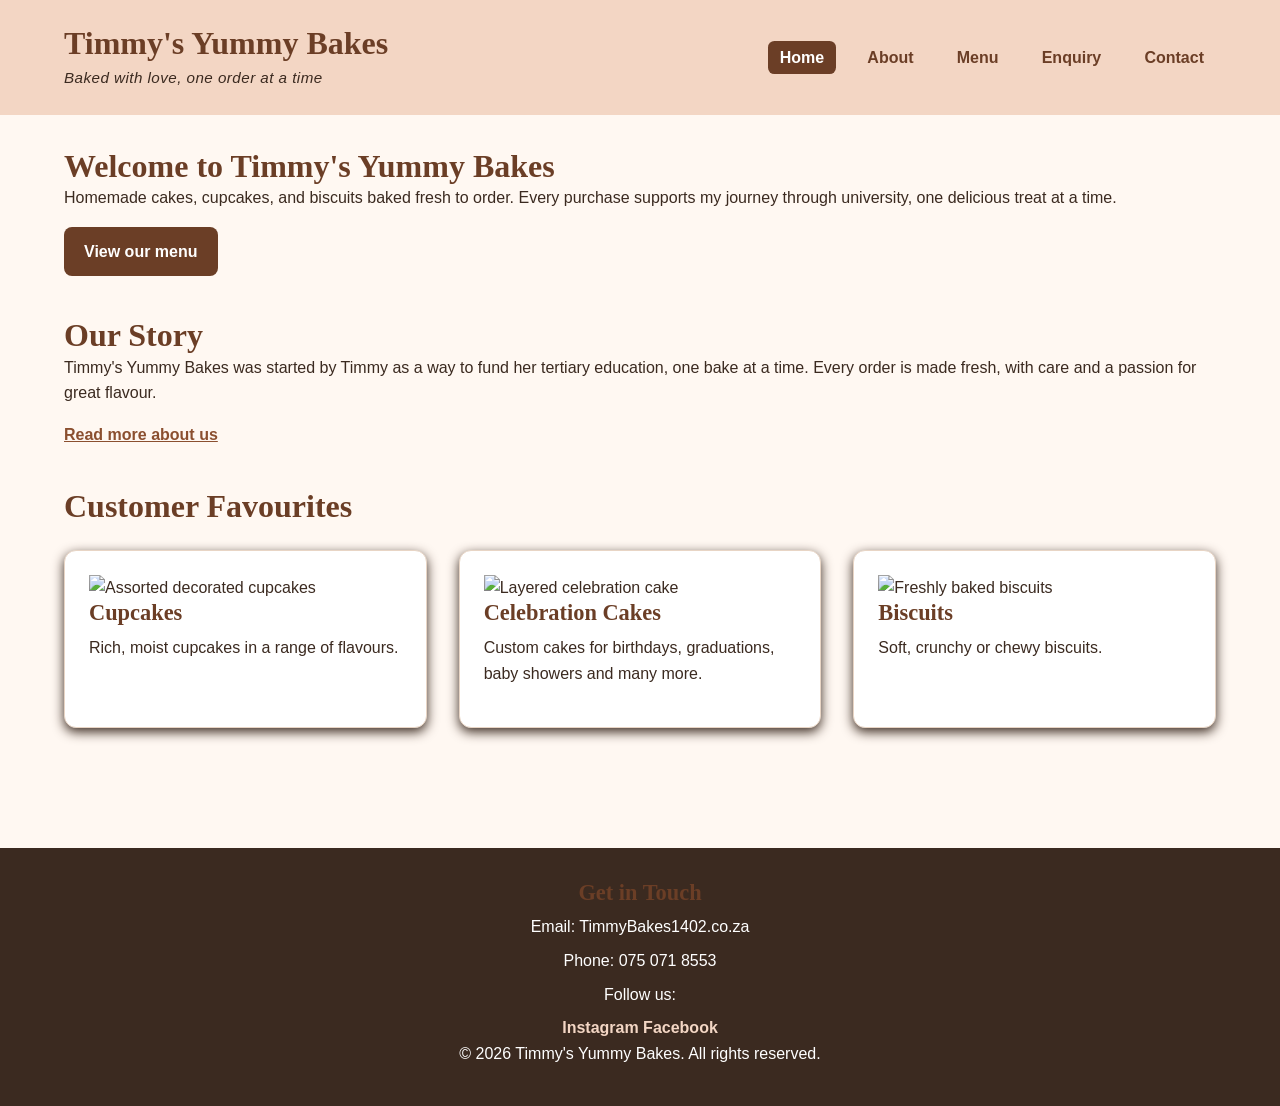
==== index.html @ 1e849693 "Part 2: CSS styling, typography, and responsive navigation" ====
<!DOCTYPE html>
<html lang="en">
<head>
    <meta charset="UTF-8">
    <meta name="viewport" content="width=device-width, initial-scale=1.0">
    <title>Timmy's Yummy Bakes | Home</title>
    <meta name="description" content="Timmy's Yummy Bakes - home made cakes, cupcakes, biscuits, baked with love from a home kitchen.">
    <link rel="stylesheet" href="css/style.css">
</head>
<body>

    <header>
        <div class="logo">
            <h1>Timmy's Yummy Bakes</h1>
            <p class="tagline">Baked with love, one order at a time</p>
        </div>
        <nav>
            <ul>
                <li><a href="index.html" class="active">Home</a></li>
                <li><a href="about.html">About</a></li>
                <li><a href="menu.html">Menu</a></li>
                <li><a href="enquiry.html">Enquiry</a></li>
                <li><a href="contact.html">Contact</a></li>
            </ul>
        </nav>
    </header>

    <main>
        <section id="hero">
            <h2>Welcome to Timmy's Yummy Bakes</h2>
            <p>Homemade cakes, cupcakes, and biscuits baked fresh to order. Every purchase supports my journey through university, one delicious treat at a time.</p>
            <a href="menu.html" class="btn">View our menu</a>
        </section>

        <section id="story-teaser">
            <h2>Our Story</h2>
            <p>Timmy's Yummy Bakes was started by Timmy as a way to fund her tertiary education, one bake at a time. Every order is made fresh, with care and a passion for great flavour.</p>
            <a href="about.html">Read more about us</a>
        </section>

        <section id="featured-products">
            <h2>Customer Favourites</h2>
            <div class="products-grid">
                <article class="product-card">
                    <img src="images/cupcakes.jpg" alt="Assorted decorated cupcakes">
                    <h3>Cupcakes</h3>
                    <p>Rich, moist cupcakes in a range of flavours.</p>
                </article>
                <article class="product-card">
                    <img src="images/cakes.jpg" alt="Layered celebration cake">
                    <h3>Celebration Cakes</h3>
                    <p>Custom cakes for birthdays, graduations, baby showers and many more.</p>
                </article>
                <article class="product-card">
                    <img src="images/biscuits.jpg" alt="Freshly baked biscuits">
                    <h3>Biscuits</h3>
                    <p>Soft, crunchy or chewy biscuits.</p>
                </article>
            </div>
        </section>
    </main>

    <footer>
        <div class="footer-contact">
            <h3>Get in Touch</h3>
            <p>Email: TimmyBakes1402.co.za</p>
            <p>Phone: 075 071 8553</p>
        </div>
        <div class="footer-social">
            <p>Follow us:</p>
            <a href="#">Instagram</a>
            <a href="#">Facebook</a>
        </div>
        <p class="copyright">&copy; 2026 Timmy's Yummy Bakes. All rights reserved.</p>
    </footer>

</body>
</html>
---- css/style.css ----
* {
    margin: 0;
    padding: 0;
    box-sizing: border-box;
}
body {
    font-family: Arial, sans-serif;
    color: #3b2a20;
    background-color: #fff8f2;
    line-height: 1.6;
    font-size: 1rem
}
h1,
h2,
h3 {
    font-family: Georgia, serif;
    color: #6b3e26;
    line-height: 1.2;
}

h1 {
    font-size: 2.5rem;
}

h2 {
    font-size: 2rem;
    margin-bottom: 1 rem;
}

h3 {
    font-size: 1.4rem;
    margin-bottom: 0.5rem;
}

p {
    margin-bottom: 1rem;
}

header {
    background-color: #f3d6c4;
    padding: 1.5rem 5%;
    display: flex;
    justify-content: 
space-between;
    align-items: center;
    gap: 2rem;
}

.logo {
    flex: 1;
}

.logo h1 {
    margin-bottom: 0.25rem;
    font-size: 2rem;
}

.tagline {
    margin-bottom: 0;
    font-style: italic;
    font-size: 0.95rem;
    letter-spacing: 0.03em;
}

nav ul {
    list-style: none;
    display: flex;
    gap: 1.2rem;
    flex-wrap: wrap;
    justify-content: flex-end;
}

nav ul li {
    list-style: none;
}

nav a {
    color: #6b3e26;
    text-decoration: none;
    font-weight: bold;
    padding: 0.5rem 0.75rem;
    border-radius: 0.4rem;
}

nav a.active {
    background-color: #6b3e26;
    color: #ffffff;
}

nav a:hover {
    background-color: #d99b72;
    color: #ffffff;
}

main {
    width: 90%;
    max-width: 1200px;
    margin: 0 auto;
    padding: 2rem 0;
}

section {
    margin-bottom: 2.5rem;
}

main a {
    color: #8b4f2f;
    font-weight: bold;
}

main a:hover {
    color: #d17a4a;
}

form {
    background-color: #ffffff;
    padding: 2rem;
    border-radius: 0.75rem;
    box-shadow: 0 4px 12px
rgba(59, 42, 32, 0.12);
    margin-top: 1.5rem;
}

form label {
    display: block;
    font-weight: bold;
    margin-bottom: 0.4rem;
}

form input,
form select,
form textarea {
    width: 100%;
    padding: 0.75rem;
    border: 1px solid #d8b8a4;
    border-radius: 0.4rem;
    font-family: inherit;
    font-size: 1rem;
    margin-bottom: 1rem;
}

form input:focus,
form select:focus,
form textarea:focus {
    outline: 2px solid #d99b72;
    border-color: #6b3e26;
}

.products-grid {
    display: grid;
    grid-template-columns:
repeat(3, 1fr);  
    gap: 2rem;
    margin-top: 1.5rem;
}

.product-card {
    background-color: #ffffff;
    padding: 1.5rem;
    border: 1px solid #e8d5c5;
    border-radius: 0.75rem;
    box-shadow: 0 4px 12px;
rgba(59, 42, 32, 0.12);   
}

.product-card:hover {
    transform: translateY(-5px);
    box-shadow: 0 8px 18px
rgba(59, 42, 32, 0.18);    
}

.btn {
    display: inline-block;
    background-color: #6b3e26;
    color: #ffffff;
    text-decoration: none;
    padding: 0.75rem 1.25rem;
    border: none;
    border-radius: 0.5rem;
    font-weight: bold;
    cursor: pointer;
    transition: 0.3s ease;
}

.btn:hover {
    background-color: #d99b72;
    color: #ffffff;
    transform: translateY(-2px);
}

footer {
    background-color: #3b2a20;
    color: #ffffff;
    text-align: center;
    padding: 2rem 5%;
    margin-top: 3rem;
}

footer p {
    margin-bottom: 0.5rem;
}

footer a {
    color: #f3d6c4;
    text-decoration: none;
    font-weight: bold;
}

footer a:hover {
    color: #ffffff;
    text-decoration: underline;
}

.menu-list {
    list-style: none;
    display: grid;
    grid-template-columns: 1fr;
    gap: 1rem;
    margin-top: 1rem;
}

.menu-list li {
    display: flex;
    justify-content: space-between;
    align-items: center;
    gap: 1rem;

    background-color: #ffffff;
    padding: 1rem 1.25rem;
    border: 1px solid #e8d5c5;
    border-radius: 0.75rem;
    box-shadow: 0 4px 12px rgba(59, 42, 32, 0.12);

    transition: 0.3s ease;
}

.menu-list li:hover {
    transform: translateY(-3px);
    box-shadow: 0 7px 16px rgba(59, 42, 32, 0.18);
}

.menu-list li span:last-child {
    color: #6b3e26;
    font-weight: bold;
    white-space: nowrap;
}

.menu-list {
    display: grid;
    grid-template-columns:
repeat(2, 1fr);
    gap: 1.5rem;
    margin-top: 1.5rem;    
}

.menu-item {
    background-color: #ffffff;
    padding: 1.5rem;
    border: 1px solid #e8d5c5;
    border-radius: 0.75rem;
    box-shadow: 0 4px 12px
rgba(59, 42, 32, 0.12);   
}

.menu-item h3 {
    color: #6b3e26;
    margin-bottom: 0.5rem;
}

.price {
    color: #8b4f2f;
    font-weight: bold;
    font-size: 1.1rem;
}

.menu-item:hover {
    transform: translateY(-4px);
    box-shadow: 0 8px 18px
rgba(59, 42, 32, 0.18);    
}

/* Tablet */
@media (max-width: 900px) {

    header {
        flex-direction: column;
        text-align: center;
    }
    nav ul {
        justify-content: center;
    }
.products-grid {
    grid-template-columns:
repeat(2, 1fr);    
   }

   .menu-list {
    grid-template-columns:
1fr;    
   }
}

/* Mobile */
@media (max-width: 600px) {

    body {
        font-size: 0.95rem;
    }
    
    header {
        padding: 1.25rem 5%
    }
    .logo h1 {
        font-size: 1.8rem;
    }
    nav ul {
        flex-direction: column;
        align-items: center;
        gap: 0.5rem;
    }
    nav a {
        display: block;
        width: 100%;
        text-align: center;
    }
    main {
        width: 90%;
    }
    h1 {
        font-size: 2rem;
    }
    h2 {
        font-size: 1.6rem;
    }
    
    .products-grid {
        grid-template-columns:
1fr;       
    }
    
    .menu-list {
        grid-template-columns: 
1fr        
    }
    form {
        padding: 1.25rem;
    }
}

img {
    max-width: 100%;
    height: auto;
}

img {
    max-width: 100%;
    height: auto;
}

@media (max-width: 900px) {

    header {
        flex-direction: column;
        text-align: center;
    }
    nav ul {
        justify-content: center;
    }
    .products-grid {
        grid-template-columns:
repeat(2, 1fr);       
    }

    .menu-list {
        grid-template-columns:
1fr;        
    }
}

@media (max-width: 600px) {

    body {
        font-size: 0.95rem;
    }

    header {
        padding: 1.25rem 5%;
    }

   .logo h1 {
    font-size: 1.8rem;
   }

   nav ul {
    flex-direction: column;
    align-items: center;
    gap: 0.5rem;
   }

   nav a {
    display: block;
    width: 100%;
    text-align: center;
   }

   main {
    width: 90%;
   }
   
   h1 {
    font-size: 2rem;
   }

   h2 {
    font-size: 1.6rem;
   }

   .products-grid {
    grid-template-columns:
1fr;    
   }

   form {
    padding: 1.25rem;
   }
}
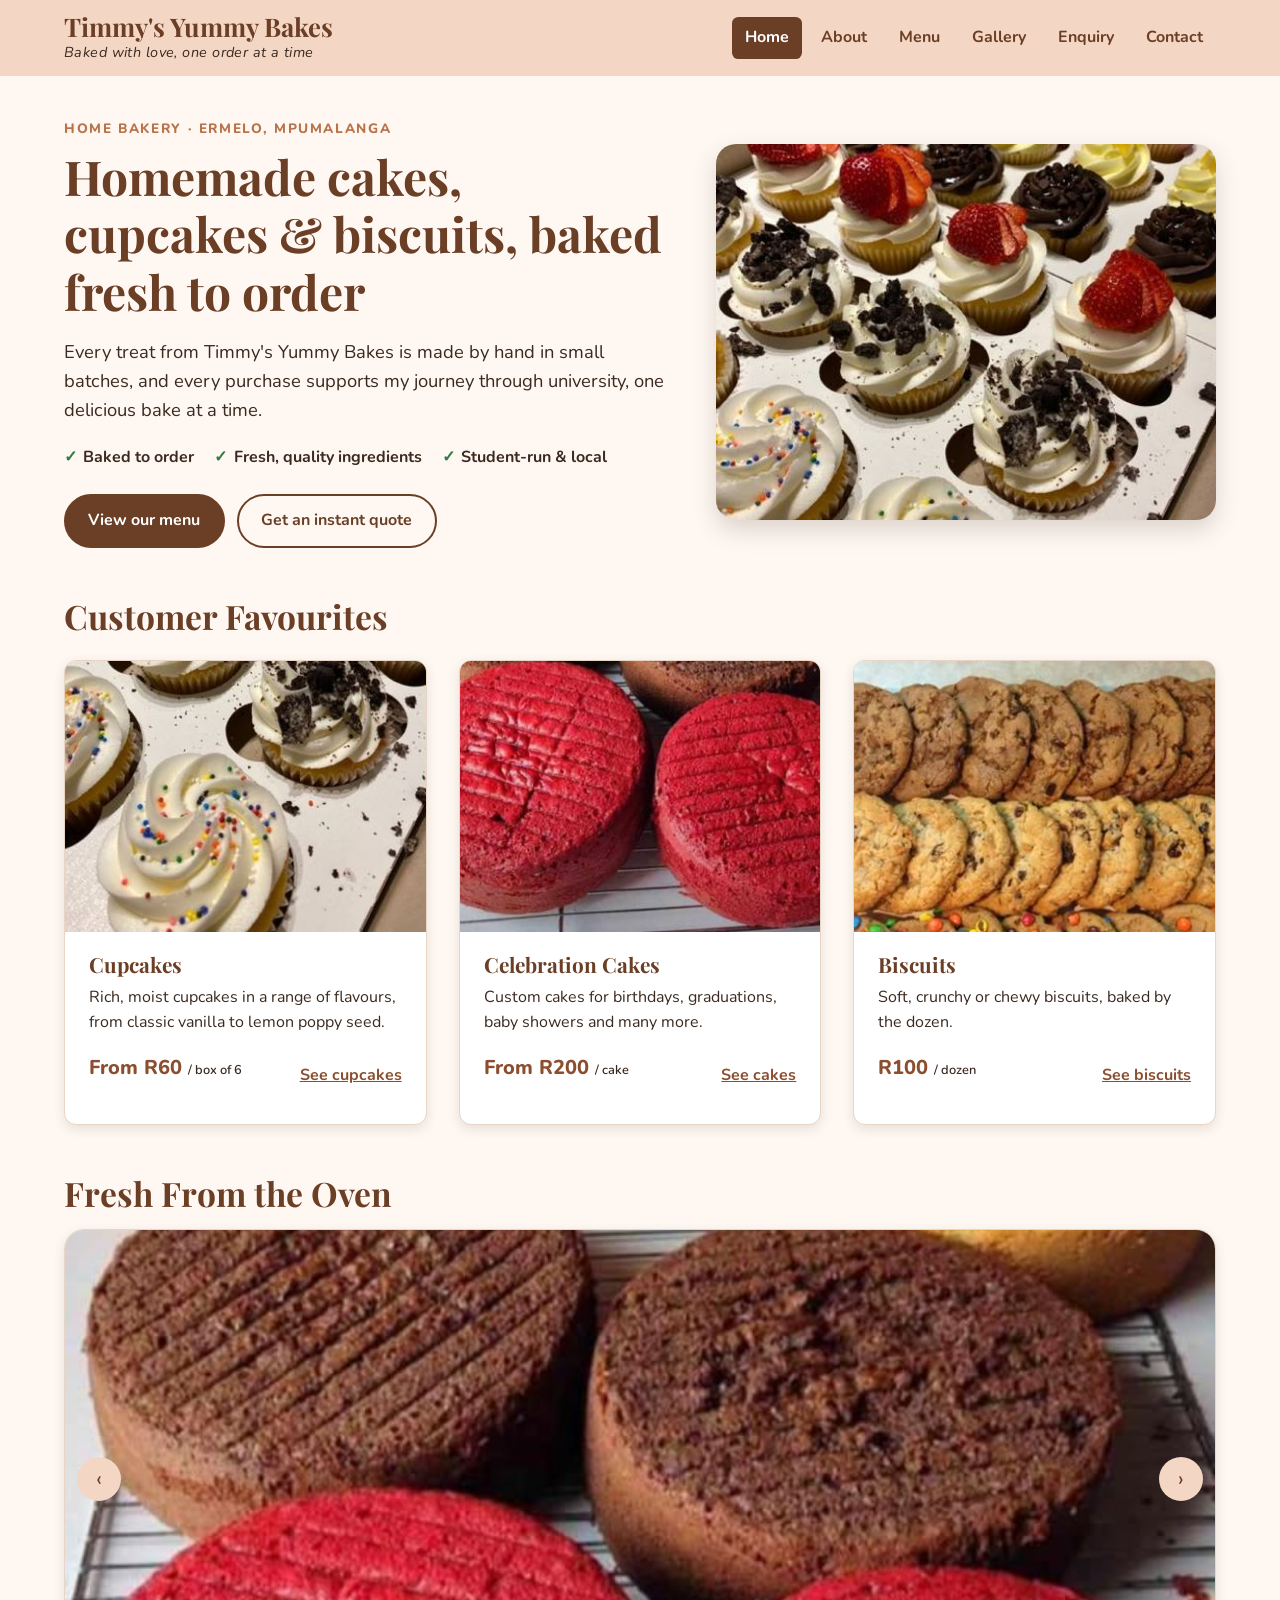
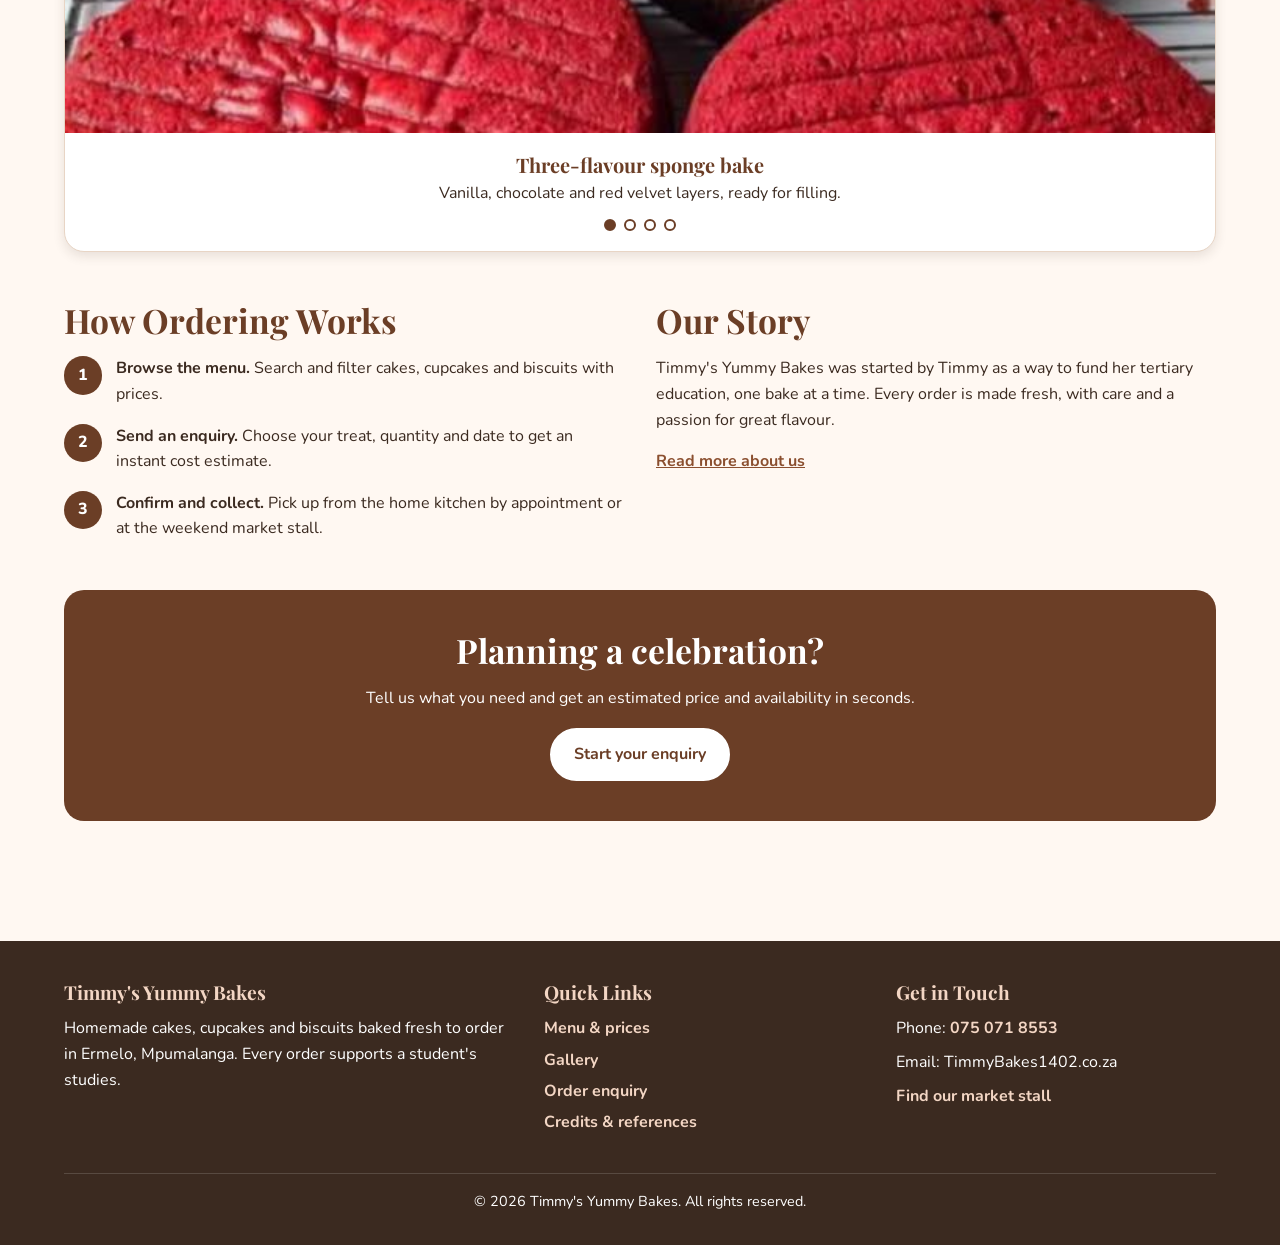
==== commit 81bd4d18: "Restructure home and about pages with semantic layout and shared interactions - Sticky header with a" ====
--- a/index.html
+++ b/index.html
@@ -1,78 +1,215 @@
 <!DOCTYPE html>
-<html lang="en">
+<html lang="en-ZA" class="no-js">
 <head>
     <meta charset="UTF-8">
     <meta name="viewport" content="width=device-width, initial-scale=1.0">
-    <title>Timmy's Yummy Bakes | Home</title>
-    <meta name="description" content="Timmy's Yummy Bakes - home made cakes, cupcakes, biscuits, baked with love from a home kitchen.">
+    <title>Timmy's Yummy Bakes | Homemade Cakes &amp; Cupcakes in Ermelo</title>
+    <meta name="description" content="Order homemade cakes, cupcakes and biscuits from Timmy's Yummy Bakes in Ermelo, Mpumalanga. Baked fresh to order with quality ingredients by a student baker.">
+    <meta name="keywords" content="Ermelo bakery, homemade cakes Ermelo, cupcakes Mpumalanga, celebration cakes, home bakery, Timmy's Yummy Bakes">
+    <meta name="author" content="Timmy's Yummy Bakes">
+    <link rel="canonical" href="https://zimile.github.io/WEDE5020/">
+
+    <!-- Open Graph (link previews on WhatsApp, Facebook, etc.) -->
+    <meta property="og:type" content="website">
+    <meta property="og:site_name" content="Timmy's Yummy Bakes">
+    <meta property="og:locale" content="en_ZA">
+    <meta property="og:title" content="Timmy's Yummy Bakes | Homemade Cakes &amp; Cupcakes in Ermelo">
+    <meta property="og:description" content="Homemade cakes, cupcakes and biscuits baked fresh to order in Ermelo. Every order supports a student baker's studies.">
+    <meta property="og:url" content="https://zimile.github.io/WEDE5020/">
+    <meta property="og:image" content="https://zimile.github.io/WEDE5020/images/assorted-gourmet-cupcakes-gift-box.jpg">
+    <meta property="og:image:alt" content="Gift box of assorted decorated cupcakes">
+    <meta name="twitter:card" content="summary_large_image">
+
+    <link rel="icon" href="images/favicon.svg" type="image/svg+xml">
+    <link rel="preconnect" href="https://fonts.googleapis.com">
+    <link rel="preconnect" href="https://fonts.gstatic.com" crossorigin>
+    <link rel="stylesheet" href="https://fonts.googleapis.com/css2?family=Nunito:wght@400;600;700;800&amp;family=Playfair+Display:wght@700&amp;display=swap">
     <link rel="stylesheet" href="css/style.css">
+    <script>document.documentElement.className = "js";</script>
+    <script src="js/main.js" defer></script>
 </head>
 <body>
-
-    <header>
-        <div class="logo">
-            <h1>Timmy's Yummy Bakes</h1>
-            <p class="tagline">Baked with love, one order at a time</p>
+    <a class="skip-link" href="#main">Skip to main content</a>
+
+    <!-- ===== HEADER ===== -->
+    <header class="site-header">
+        <div class="header-inner">
+            <a class="logo" href="index.html" aria-label="Timmy's Yummy Bakes home page">
+                <span class="logo-name">Timmy's Yummy Bakes</span>
+                <span class="tagline">Baked with love, one order at a time</span>
+            </a>
+            <button class="nav-toggle" type="button" aria-expanded="false" aria-controls="site-nav" aria-label="Open menu">
+                <span class="nav-toggle-bar"></span>
+            </button>
+            <nav id="site-nav" class="site-nav" aria-label="Main">
+                <ul>
+                    <li><a href="index.html" class="active" aria-current="page">Home</a></li>
+                    <li><a href="about.html">About</a></li>
+                    <li><a href="menu.html">Menu</a></li>
+                    <li><a href="gallery.html">Gallery</a></li>
+                    <li><a href="enquiry.html">Enquiry</a></li>
+                    <li><a href="contact.html">Contact</a></li>
+                </ul>
+            </nav>
         </div>
-        <nav>
-            <ul>
-                <li><a href="index.html" class="active">Home</a></li>
-                <li><a href="about.html">About</a></li>
-                <li><a href="menu.html">Menu</a></li>
-                <li><a href="enquiry.html">Enquiry</a></li>
-                <li><a href="contact.html">Contact</a></li>
-            </ul>
-        </nav>
     </header>
 
-    <main>
-        <section id="hero">
-            <h2>Welcome to Timmy's Yummy Bakes</h2>
-            <p>Homemade cakes, cupcakes, and biscuits baked fresh to order. Every purchase supports my journey through university, one delicious treat at a time.</p>
-            <a href="menu.html" class="btn">View our menu</a>
-        </section>
-
-        <section id="story-teaser">
-            <h2>Our Story</h2>
-            <p>Timmy's Yummy Bakes was started by Timmy as a way to fund her tertiary education, one bake at a time. Every order is made fresh, with care and a passion for great flavour.</p>
-            <a href="about.html">Read more about us</a>
-        </section>
-
-        <section id="featured-products">
-            <h2>Customer Favourites</h2>
+    <!-- ===== MAIN CONTENT ===== -->
+    <main id="main">
+
+        <section class="hero" aria-labelledby="hero-title">
+            <div>
+                <span class="eyebrow">Home bakery &middot; Ermelo, Mpumalanga</span>
+                <h1 id="hero-title">Homemade cakes, cupcakes &amp; biscuits, baked fresh to order</h1>
+                <p class="lead">Every treat from Timmy's Yummy Bakes is made by hand in small batches, and every purchase supports my journey through university, one delicious bake at a time.</p>
+                <ul class="hero-points">
+                    <li>Baked to order</li>
+                    <li>Fresh, quality ingredients</li>
+                    <li>Student-run &amp; local</li>
+                </ul>
+                <div class="btn-group">
+                    <a href="menu.html" class="btn">View our menu</a>
+                    <a href="enquiry.html" class="btn btn-outline">Get an instant quote</a>
+                </div>
+            </div>
+            <div class="hero-image">
+                <img src="images/assorted-gourmet-cupcakes-gift-box-480.jpg"
+                     srcset="images/assorted-gourmet-cupcakes-gift-box-480.jpg 480w, images/assorted-gourmet-cupcakes-gift-box.jpg 736w"
+                     sizes="(max-width: 900px) 90vw, 480px"
+                     alt="Gift box of assorted cupcakes topped with strawberries, chocolate ganache, lemon and cookies-and-cream buttercream"
+                     width="480" height="640" fetchpriority="high">
+            </div>
+        </section>
+
+        <section id="featured-products" class="reveal" aria-labelledby="favourites-title">
+            <h2 id="favourites-title">Customer Favourites</h2>
             <div class="products-grid">
                 <article class="product-card">
-                    <img src="images/cupcakes.jpg" alt="Assorted decorated cupcakes">
-                    <h3>Cupcakes</h3>
-                    <p>Rich, moist cupcakes in a range of flavours.</p>
+                    <img src="images/rainbow-sprinkle-vanilla-cupcakes-480.jpg"
+                         srcset="images/rainbow-sprinkle-vanilla-cupcakes-480.jpg 480w, images/rainbow-sprinkle-vanilla-cupcakes.jpg 736w"
+                         sizes="(max-width: 600px) 90vw, (max-width: 900px) 45vw, 380px"
+                         alt="Vanilla cupcakes with swirled buttercream and rainbow sprinkles"
+                         width="480" height="275" loading="lazy" decoding="async">
+                    <div class="product-card-body">
+                        <h3>Cupcakes</h3>
+                        <p>Rich, moist cupcakes in a range of flavours, from classic vanilla to lemon poppy seed.</p>
+                        <div class="card-meta">
+                            <p class="price">From R60 <small>/ box of 6</small></p>
+                            <a href="menu.html?category=cupcakes">See cupcakes</a>
+                        </div>
+                    </div>
                 </article>
                 <article class="product-card">
-                    <img src="images/cakes.jpg" alt="Layered celebration cake">
-                    <h3>Celebration Cakes</h3>
-                    <p>Custom cakes for birthdays, graduations, baby showers and many more.</p>
+                    <img src="images/red-velvet-sponge-cake-layers-480.jpg"
+                         srcset="images/red-velvet-sponge-cake-layers-480.jpg 480w, images/red-velvet-sponge-cake-layers.jpg 736w"
+                         sizes="(max-width: 600px) 90vw, (max-width: 900px) 45vw, 380px"
+                         alt="Red velvet sponge cake layers cooling on a wire rack"
+                         width="480" height="280" loading="lazy" decoding="async">
+                    <div class="product-card-body">
+                        <h3>Celebration Cakes</h3>
+                        <p>Custom cakes for birthdays, graduations, baby showers and many more.</p>
+                        <div class="card-meta">
+                            <p class="price">From R200 <small>/ cake</small></p>
+                            <a href="menu.html?category=cakes">See cakes</a>
+                        </div>
+                    </div>
                 </article>
                 <article class="product-card">
-                    <img src="images/biscuits.jpg" alt="Freshly baked biscuits">
-                    <h3>Biscuits</h3>
-                    <p>Soft, crunchy or chewy biscuits.</p>
+                    <img src="images/chocolate-chip-and-oat-cookies-480.jpg"
+                         srcset="images/chocolate-chip-and-oat-cookies-480.jpg 480w, images/chocolate-chip-and-oat-cookies.jpg 490w"
+                         sizes="(max-width: 600px) 90vw, (max-width: 900px) 45vw, 380px"
+                         alt="Rows of freshly baked chocolate chip and oat cookies"
+                         width="480" height="264" loading="lazy" decoding="async">
+                    <div class="product-card-body">
+                        <h3>Biscuits</h3>
+                        <p>Soft, crunchy or chewy biscuits, baked by the dozen.</p>
+                        <div class="card-meta">
+                            <p class="price">R100 <small>/ dozen</small></p>
+                            <a href="menu.html?category=biscuits">See biscuits</a>
+                        </div>
+                    </div>
                 </article>
             </div>
         </section>
+
+        <section class="reveal" aria-labelledby="slider-title">
+            <h2 id="slider-title">Fresh From the Oven</h2>
+            <div class="slider" data-slider aria-roledescription="carousel" aria-label="Featured bakes">
+                <div class="slides">
+                    <figure class="slide is-active" aria-roledescription="slide" aria-label="1 of 4">
+                        <img src="images/vanilla-chocolate-red-velvet-sponge-cakes.jpg" alt="Vanilla, chocolate and red velvet sponge cakes cooling side by side on a wire rack" width="736" height="891" loading="lazy" decoding="async">
+                        <figcaption><strong>Three-flavour sponge bake</strong> Vanilla, chocolate and red velvet layers, ready for filling.</figcaption>
+                    </figure>
+                    <figure class="slide" aria-roledescription="slide" aria-label="2 of 4">
+                        <img src="images/strawberry-vanilla-cupcakes.jpg" alt="Vanilla cupcakes crowned with fresh strawberries next to chocolate ganache cupcakes" width="736" height="380" loading="lazy" decoding="async">
+                        <figcaption><strong>Strawberry &amp; ganache cupcakes</strong> Fresh fruit and silky chocolate in one box.</figcaption>
+                    </figure>
+                    <figure class="slide" aria-roledescription="slide" aria-label="3 of 4">
+                        <img src="images/assorted-homemade-cookies-platter.jpg" alt="Platter of homemade cookies arranged in rows: chocolate chip, oat, candy-coated and double chocolate" width="736" height="552" loading="lazy" decoding="async">
+                        <figcaption><strong>Cookie platter</strong> A mixed dozen (or four) for parties and office treats.</figcaption>
+                    </figure>
+                    <figure class="slide" aria-roledescription="slide" aria-label="4 of 4">
+                        <img src="images/cookies-and-cream-cupcakes.jpg" alt="Cupcakes with vanilla buttercream topped with crushed chocolate cookies" width="640" height="440" loading="lazy" decoding="async">
+                        <figcaption><strong>Cookies &amp; cream cupcakes</strong> A crunchy, creamy favourite with kids and adults alike.</figcaption>
+                    </figure>
+                </div>
+                <button class="slider-btn prev" type="button" aria-label="Previous slide">&#8249;</button>
+                <button class="slider-btn next" type="button" aria-label="Next slide">&#8250;</button>
+                <div class="slider-dots"></div>
+            </div>
+        </section>
+
+        <section class="reveal" aria-labelledby="how-title">
+            <div class="two-col">
+                <div>
+                    <h2 id="how-title">How Ordering Works</h2>
+                    <ol class="steps">
+                        <li><strong>Browse the menu.</strong> Search and filter cakes, cupcakes and biscuits with prices.</li>
+                        <li><strong>Send an enquiry.</strong> Choose your treat, quantity and date to get an instant cost estimate.</li>
+                        <li><strong>Confirm and collect.</strong> Pick up from the home kitchen by appointment or at the weekend market stall.</li>
+                    </ol>
+                </div>
+                <div>
+                    <h2>Our Story</h2>
+                    <p>Timmy's Yummy Bakes was started by Timmy as a way to fund her tertiary education, one bake at a time. Every order is made fresh, with care and a passion for great flavour.</p>
+                    <a href="about.html">Read more about us</a>
+                </div>
+            </div>
+        </section>
+
+        <section class="cta-banner reveal" aria-labelledby="cta-title">
+            <h2 id="cta-title">Planning a celebration?</h2>
+            <p>Tell us what you need and get an estimated price and availability in seconds.</p>
+            <a href="enquiry.html" class="btn">Start your enquiry</a>
+        </section>
+
     </main>
 
-    <footer>
-        <div class="footer-contact">
-            <h3>Get in Touch</h3>
-            <p>Email: TimmyBakes1402.co.za</p>
-            <p>Phone: 075 071 8553</p>
+    <!-- ===== FOOTER ===== -->
+    <footer class="site-footer">
+        <div class="footer-inner">
+            <div>
+                <h2>Timmy's Yummy Bakes</h2>
+                <p>Homemade cakes, cupcakes and biscuits baked fresh to order in Ermelo, Mpumalanga. Every order supports a student's studies.</p>
+            </div>
+            <nav aria-label="Footer">
+                <h2>Quick Links</h2>
+                <ul>
+                    <li><a href="menu.html">Menu &amp; prices</a></li>
+                    <li><a href="gallery.html">Gallery</a></li>
+                    <li><a href="enquiry.html">Order enquiry</a></li>
+                    <li><a href="about.html#credits">Credits &amp; references</a></li>
+                </ul>
+            </nav>
+            <div>
+                <h2>Get in Touch</h2>
+                <p>Phone: <a href="tel:+27750718553">075 071 8553</a></p>
+                <p>Email: TimmyBakes1402.co.za</p>
+                <p><a href="contact.html#find-us">Find our market stall</a></p>
+            </div>
         </div>
-        <div class="footer-social">
-            <p>Follow us:</p>
-            <a href="#">Instagram</a>
-            <a href="#">Facebook</a>
-        </div>
-        <p class="copyright">&copy; 2026 Timmy's Yummy Bakes. All rights reserved.</p>
+        <p class="copyright">&copy; <span data-year>2026</span> Timmy's Yummy Bakes. All rights reserved.</p>
     </footer>
 
 </body>
-</html>+</html>
--- a/css/style.css
+++ b/css/style.css
@@ -1,34 +1,134 @@
-* {
+/* =========================================================
+   Timmy's Yummy Bakes - main stylesheet
+   Part 3: tokens, layout, components and interactive states
+   ========================================================= */
+
+/* ---------- Design tokens ---------- */
+:root {
+    --brown-900: #3b2a20;
+    --brown-700: #6b3e26;
+    --brown-600: #8b4f2f;
+    --caramel: #d99b72;
+    --caramel-dark: #b8734a;
+    --peach: #f3d6c4;
+    --peach-light: #fbeee5;
+    --cream: #fff8f2;
+    --white: #ffffff;
+    --border: #e8d5c5;
+    --success: #2f7a45;
+    --success-bg: #e9f6ed;
+    --error: #b42318;
+    --error-bg: #fdecea;
+
+    --font-heading: "Playfair Display", Georgia, serif;
+    --font-body: "Nunito", Arial, sans-serif;
+
+    --radius-sm: 0.4rem;
+    --radius: 0.75rem;
+    --radius-lg: 1.25rem;
+    --shadow: 0 4px 12px rgba(59, 42, 32, 0.12);
+    --shadow-lg: 0 10px 24px rgba(59, 42, 32, 0.18);
+    --focus: 0 0 0 3px rgba(217, 155, 114, 0.6);
+    --header-h: 76px;
+    --ease: 0.25s ease;
+}
+
+/* ---------- Reset ---------- */
+*,
+*::before,
+*::after {
     margin: 0;
     padding: 0;
     box-sizing: border-box;
 }
+
+html {
+    scroll-behavior: smooth;
+    scroll-padding-top: calc(var(--header-h) + 1rem);
+}
+
 body {
-    font-family: Arial, sans-serif;
-    color: #3b2a20;
-    background-color: #fff8f2;
+    font-family: var(--font-body);
+    color: var(--brown-900);
+    background-color: var(--cream);
     line-height: 1.6;
-    font-size: 1rem
-}
+    font-size: 1rem;
+    display: flex;
+    flex-direction: column;
+    min-height: 100vh;
+}
+
+body.no-scroll {
+    overflow: hidden;
+}
+
+img {
+    max-width: 100%;
+    height: auto;
+    display: block;
+}
+
+button,
+input,
+select,
+textarea {
+    font: inherit;
+    color: inherit;
+}
+
+:focus-visible {
+    outline: 3px solid var(--caramel);
+    outline-offset: 2px;
+}
+
+.visually-hidden {
+    position: absolute !important;
+    width: 1px;
+    height: 1px;
+    overflow: hidden;
+    clip: rect(0 0 0 0);
+    white-space: nowrap;
+}
+
+.skip-link {
+    position: absolute;
+    left: 1rem;
+    top: -4rem;
+    z-index: 200;
+    background: var(--brown-700);
+    color: var(--white);
+    padding: 0.6rem 1rem;
+    border-radius: var(--radius-sm);
+    font-weight: 700;
+    text-decoration: none;
+    transition: top var(--ease);
+}
+
+.skip-link:focus {
+    top: 1rem;
+}
+
+/* ---------- Typography ---------- */
 h1,
 h2,
 h3 {
-    font-family: Georgia, serif;
-    color: #6b3e26;
+    font-family: var(--font-heading);
+    color: var(--brown-700);
     line-height: 1.2;
 }
 
 h1 {
-    font-size: 2.5rem;
+    font-size: clamp(2rem, 4.5vw, 3rem);
+    margin-bottom: 1rem;
 }
 
 h2 {
-    font-size: 2rem;
-    margin-bottom: 1 rem;
+    font-size: clamp(1.6rem, 3.2vw, 2.1rem);
+    margin-bottom: 1rem;
 }
 
 h3 {
-    font-size: 1.4rem;
+    font-size: 1.3rem;
     margin-bottom: 0.5rem;
 }
 
@@ -36,391 +136,1442 @@
     margin-bottom: 1rem;
 }
 
-header {
-    background-color: #f3d6c4;
-    padding: 1.5rem 5%;
-    display: flex;
-    justify-content: 
-space-between;
-    align-items: center;
-    gap: 2rem;
-}
-
-.logo {
-    flex: 1;
-}
-
-.logo h1 {
-    margin-bottom: 0.25rem;
-    font-size: 2rem;
-}
-
-.tagline {
-    margin-bottom: 0;
-    font-style: italic;
-    font-size: 0.95rem;
-    letter-spacing: 0.03em;
-}
-
-nav ul {
-    list-style: none;
-    display: flex;
-    gap: 1.2rem;
-    flex-wrap: wrap;
-    justify-content: flex-end;
-}
-
-nav ul li {
-    list-style: none;
-}
-
-nav a {
-    color: #6b3e26;
-    text-decoration: none;
-    font-weight: bold;
-    padding: 0.5rem 0.75rem;
-    border-radius: 0.4rem;
-}
-
-nav a.active {
-    background-color: #6b3e26;
-    color: #ffffff;
-}
-
-nav a:hover {
-    background-color: #d99b72;
-    color: #ffffff;
-}
-
-main {
+.lead {
+    font-size: 1.15rem;
+    max-width: 65ch;
+}
+
+.eyebrow {
+    display: inline-block;
+    font-size: 0.85rem;
+    font-weight: 800;
+    letter-spacing: 0.12em;
+    text-transform: uppercase;
+    color: var(--caramel-dark);
+    margin-bottom: 0.5rem;
+}
+
+/* ---------- Header & navigation ---------- */
+.site-header {
+    position: sticky;
+    top: 0;
+    z-index: 100;
+    background-color: var(--peach);
+    transition: box-shadow var(--ease);
+}
+
+.site-header.is-scrolled {
+    box-shadow: 0 4px 14px rgba(59, 42, 32, 0.15);
+}
+
+.header-inner {
     width: 90%;
     max-width: 1200px;
     margin: 0 auto;
-    padding: 2rem 0;
+    min-height: var(--header-h);
+    display: flex;
+    justify-content: space-between;
+    align-items: center;
+    gap: 1.5rem;
+}
+
+.logo {
+    text-decoration: none;
+    display: flex;
+    flex-direction: column;
+    padding: 0.5rem 0;
+}
+
+.logo-name {
+    font-family: var(--font-heading);
+    font-size: 1.6rem;
+    font-weight: 700;
+    color: var(--brown-700);
+    line-height: 1.1;
+}
+
+.tagline {
+    font-style: italic;
+    font-size: 0.9rem;
+    color: var(--brown-900);
+    letter-spacing: 0.03em;
+}
+
+.site-nav ul {
+    list-style: none;
+    display: flex;
+    gap: 0.4rem;
+    flex-wrap: wrap;
+}
+
+.site-nav a {
+    display: block;
+    color: var(--brown-700);
+    text-decoration: none;
+    font-weight: 700;
+    padding: 0.5rem 0.8rem;
+    border-radius: var(--radius-sm);
+    transition: background-color var(--ease), color var(--ease);
+}
+
+.site-nav a:hover {
+    background-color: var(--caramel);
+    color: var(--white);
+}
+
+.site-nav a.active {
+    background-color: var(--brown-700);
+    color: var(--white);
+}
+
+.nav-toggle {
+    display: none;
+    width: 46px;
+    height: 46px;
+    border: 0;
+    border-radius: var(--radius-sm);
+    background: var(--brown-700);
+    cursor: pointer;
+    position: relative;
+}
+
+.nav-toggle-bar,
+.nav-toggle-bar::before,
+.nav-toggle-bar::after {
+    position: absolute;
+    left: 50%;
+    width: 22px;
+    height: 2px;
+    margin-left: -11px;
+    background: var(--white);
+    border-radius: 2px;
+    transition: transform var(--ease), opacity var(--ease);
+}
+
+.nav-toggle-bar {
+    top: 50%;
+}
+
+.nav-toggle-bar::before,
+.nav-toggle-bar::after {
+    content: "";
+    left: 0;
+    margin-left: 0;
+}
+
+.nav-toggle-bar::before {
+    top: -7px;
+}
+
+.nav-toggle-bar::after {
+    top: 7px;
+}
+
+.nav-toggle[aria-expanded="true"] .nav-toggle-bar {
+    background: transparent;
+}
+
+.nav-toggle[aria-expanded="true"] .nav-toggle-bar::before {
+    transform: translateY(7px) rotate(45deg);
+}
+
+.nav-toggle[aria-expanded="true"] .nav-toggle-bar::after {
+    transform: translateY(-7px) rotate(-45deg);
+}
+
+/* ---------- Layout ---------- */
+main {
+    flex: 1;
+    width: 90%;
+    max-width: 1200px;
+    margin: 0 auto;
+    padding: 2.5rem 0;
 }
 
 section {
-    margin-bottom: 2.5rem;
+    margin-bottom: 3rem;
 }
 
 main a {
-    color: #8b4f2f;
-    font-weight: bold;
+    color: var(--brown-600);
+    font-weight: 700;
 }
 
 main a:hover {
-    color: #d17a4a;
-}
-
-form {
-    background-color: #ffffff;
+    color: var(--caramel-dark);
+}
+
+.page-intro {
+    background: linear-gradient(135deg, var(--peach-light), var(--white));
+    border: 1px solid var(--border);
+    border-radius: var(--radius-lg);
     padding: 2rem;
-    border-radius: 0.75rem;
-    box-shadow: 0 4px 12px
-rgba(59, 42, 32, 0.12);
-    margin-top: 1.5rem;
-}
-
-form label {
-    display: block;
-    font-weight: bold;
-    margin-bottom: 0.4rem;
-}
-
-form input,
-form select,
-form textarea {
+}
+
+.two-col {
+    display: grid;
+    grid-template-columns: 1fr 1fr;
+    gap: 2rem;
+    align-items: start;
+}
+
+/* ---------- Buttons ---------- */
+.btn {
+    display: inline-flex;
+    align-items: center;
+    justify-content: center;
+    gap: 0.5rem;
+    background-color: var(--brown-700);
+    color: var(--white);
+    text-decoration: none;
+    padding: 0.75rem 1.4rem;
+    border: 2px solid var(--brown-700);
+    border-radius: 999px;
+    font-weight: 700;
+    cursor: pointer;
+    transition: background-color var(--ease), border-color var(--ease), transform var(--ease);
+}
+
+main a.btn {
+    color: var(--white);
+}
+
+.btn:hover {
+    background-color: var(--caramel-dark);
+    border-color: var(--caramel-dark);
+    color: var(--white);
+    transform: translateY(-2px);
+}
+
+.btn-outline,
+main a.btn-outline {
+    background: transparent;
+    color: var(--brown-700);
+}
+
+.btn-outline:hover {
+    color: var(--white);
+}
+
+.btn[disabled] {
+    opacity: 0.7;
+    cursor: progress;
+    transform: none;
+}
+
+.btn-group {
+    display: flex;
+    flex-wrap: wrap;
+    gap: 0.75rem;
+}
+
+/* ---------- Hero ---------- */
+.hero {
+    display: grid;
+    grid-template-columns: 1.1fr 0.9fr;
+    gap: 2.5rem;
+    align-items: center;
+}
+
+.hero-image {
+    border-radius: var(--radius-lg);
+    overflow: hidden;
+    box-shadow: var(--shadow-lg);
+    aspect-ratio: 4 / 3;
+}
+
+.hero-image img {
     width: 100%;
-    padding: 0.75rem;
-    border: 1px solid #d8b8a4;
-    border-radius: 0.4rem;
-    font-family: inherit;
-    font-size: 1rem;
-    margin-bottom: 1rem;
-}
-
-form input:focus,
-form select:focus,
-form textarea:focus {
-    outline: 2px solid #d99b72;
-    border-color: #6b3e26;
-}
-
+    height: 100%;
+    object-fit: cover;
+}
+
+.hero-points {
+    list-style: none;
+    display: flex;
+    flex-wrap: wrap;
+    gap: 0.5rem 1.25rem;
+    margin: 1.25rem 0 1.5rem;
+    font-weight: 700;
+}
+
+.hero-points li::before {
+    content: "\2713";
+    color: var(--success);
+    margin-right: 0.4rem;
+}
+
+/* ---------- Cards & grids ---------- */
 .products-grid {
     display: grid;
-    grid-template-columns:
-repeat(3, 1fr);  
+    grid-template-columns: repeat(3, 1fr);
     gap: 2rem;
     margin-top: 1.5rem;
 }
 
 .product-card {
-    background-color: #ffffff;
-    padding: 1.5rem;
-    border: 1px solid #e8d5c5;
-    border-radius: 0.75rem;
-    box-shadow: 0 4px 12px;
-rgba(59, 42, 32, 0.12);   
+    background-color: var(--white);
+    border: 1px solid var(--border);
+    border-radius: var(--radius);
+    box-shadow: var(--shadow);
+    overflow: hidden;
+    display: flex;
+    flex-direction: column;
+    transition: transform var(--ease), box-shadow var(--ease);
 }
 
 .product-card:hover {
     transform: translateY(-5px);
-    box-shadow: 0 8px 18px
-rgba(59, 42, 32, 0.18);    
-}
-
-.btn {
-    display: inline-block;
-    background-color: #6b3e26;
-    color: #ffffff;
-    text-decoration: none;
-    padding: 0.75rem 1.25rem;
-    border: none;
-    border-radius: 0.5rem;
-    font-weight: bold;
-    cursor: pointer;
-    transition: 0.3s ease;
-}
-
-.btn:hover {
-    background-color: #d99b72;
-    color: #ffffff;
-    transform: translateY(-2px);
-}
-
-footer {
-    background-color: #3b2a20;
-    color: #ffffff;
-    text-align: center;
-    padding: 2rem 5%;
-    margin-top: 3rem;
-}
-
-footer p {
-    margin-bottom: 0.5rem;
-}
-
-footer a {
-    color: #f3d6c4;
-    text-decoration: none;
-    font-weight: bold;
-}
-
-footer a:hover {
-    color: #ffffff;
-    text-decoration: underline;
-}
-
-.menu-list {
-    list-style: none;
-    display: grid;
-    grid-template-columns: 1fr;
-    gap: 1rem;
-    margin-top: 1rem;
-}
-
-.menu-list li {
+    box-shadow: var(--shadow-lg);
+}
+
+.product-card img {
+    width: 100%;
+    aspect-ratio: 4 / 3;
+    object-fit: cover;
+}
+
+.product-card-body {
+    padding: 1.25rem 1.5rem 1.5rem;
+    display: flex;
+    flex-direction: column;
+    flex: 1;
+}
+
+.product-card-body p {
+    flex: 1;
+}
+
+.card-meta {
     display: flex;
     justify-content: space-between;
     align-items: center;
     gap: 1rem;
-
-    background-color: #ffffff;
+    flex-wrap: wrap;
+}
+
+.price {
+    color: var(--brown-600);
+    font-weight: 800;
+    font-size: 1.25rem;
+}
+
+.price small {
+    font-size: 0.8rem;
+    font-weight: 600;
+    color: var(--brown-900);
+}
+
+.badge {
+    display: inline-block;
+    background: var(--peach-light);
+    color: var(--brown-700);
+    border: 1px solid var(--border);
+    padding: 0.15rem 0.6rem;
+    border-radius: 999px;
+    font-size: 0.8rem;
+    font-weight: 700;
+    text-transform: capitalize;
+    margin-bottom: 0.6rem;
+    align-self: flex-start;
+}
+
+mark {
+    background: #ffe2a8;
+    color: inherit;
+    border-radius: 2px;
+    padding: 0 1px;
+}
+
+/* ---------- Search & filters (menu + gallery) ---------- */
+.toolbar {
+    display: flex;
+    flex-wrap: wrap;
+    gap: 1rem;
+    align-items: flex-end;
+    background: var(--white);
+    border: 1px solid var(--border);
+    border-radius: var(--radius);
+    padding: 1.25rem;
+    box-shadow: var(--shadow);
+}
+
+.search-field {
+    flex: 1 1 260px;
+}
+
+.search-field label,
+.sort-field label {
+    display: block;
+    font-weight: 700;
+    margin-bottom: 0.35rem;
+}
+
+.search-input-wrap {
+    position: relative;
+}
+
+.search-input-wrap svg {
+    position: absolute;
+    left: 0.85rem;
+    top: 50%;
+    transform: translateY(-50%);
+    width: 18px;
+    height: 18px;
+    color: var(--brown-600);
+    pointer-events: none;
+}
+
+.search-input-wrap input {
+    padding-left: 2.5rem;
+}
+
+.filter-buttons {
+    display: flex;
+    flex-wrap: wrap;
+    gap: 0.5rem;
+}
+
+.filter-btn {
+    border: 2px solid var(--border);
+    background: var(--cream);
+    color: var(--brown-700);
+    padding: 0.55rem 1rem;
+    border-radius: 999px;
+    font-weight: 700;
+    cursor: pointer;
+    transition: background-color var(--ease), border-color var(--ease), color var(--ease);
+}
+
+.filter-btn:hover {
+    border-color: var(--caramel);
+}
+
+.filter-btn[aria-pressed="true"] {
+    background: var(--brown-700);
+    border-color: var(--brown-700);
+    color: var(--white);
+}
+
+.results-status {
+    margin: 1.25rem 0 0;
+    font-weight: 700;
+    color: var(--brown-600);
+}
+
+.empty-state {
+    text-align: center;
+    background: var(--white);
+    border: 2px dashed var(--border);
+    border-radius: var(--radius);
+    padding: 2.5rem 1.5rem;
+    margin-top: 1.5rem;
+}
+
+.empty-state[hidden] {
+    display: none;
+}
+
+/* ---------- Image slider ---------- */
+.slider {
+    position: relative;
+    background: var(--white);
+    border: 1px solid var(--border);
+    border-radius: var(--radius-lg);
+    box-shadow: var(--shadow);
+    overflow: hidden;
+}
+
+.slides {
+    position: relative;
+}
+
+.slide {
+    display: none;
+    margin: 0;
+}
+
+.slide.is-active {
+    display: block;
+    animation: fade-in 0.5s ease;
+}
+
+.no-js .slide:first-child {
+    display: block;
+}
+
+.slide img {
+    width: 100%;
+    aspect-ratio: 16 / 7;
+    object-fit: cover;
+}
+
+.slide figcaption {
+    padding: 1rem 1.5rem 0;
+    text-align: center;
+}
+
+.slide figcaption strong {
+    display: block;
+    font-family: var(--font-heading);
+    font-size: 1.25rem;
+    color: var(--brown-700);
+}
+
+.slider-btn {
+    position: absolute;
+    top: 40%;
+    transform: translateY(-50%);
+    width: 44px;
+    height: 44px;
+    border-radius: 50%;
+    border: 0;
+    background: var(--peach);
+    color: var(--brown-700);
+    font-size: 1.4rem;
+    cursor: pointer;
+    transition: background-color var(--ease), color var(--ease);
+}
+
+.slider-btn:hover {
+    background: var(--brown-700);
+    color: var(--white);
+}
+
+.slider-btn.prev {
+    left: 0.75rem;
+}
+
+.slider-btn.next {
+    right: 0.75rem;
+}
+
+.slider-dots {
+    display: flex;
+    justify-content: center;
+    gap: 0.5rem;
+    padding: 0.75rem 0 1.25rem;
+}
+
+.slider-dots button {
+    width: 12px;
+    height: 12px;
+    border-radius: 50%;
+    border: 2px solid var(--brown-700);
+    background: transparent;
+    cursor: pointer;
+}
+
+.slider-dots button[aria-current="true"] {
+    background: var(--brown-700);
+}
+
+/* ---------- Accordion (FAQ) ---------- */
+.accordion {
+    border: 1px solid var(--border);
+    border-radius: var(--radius);
+    background: var(--white);
+    box-shadow: var(--shadow);
+    overflow: hidden;
+}
+
+.accordion-item + .accordion-item {
+    border-top: 1px solid var(--border);
+}
+
+.accordion-item h3 {
+    margin: 0;
+    font-size: 1.05rem;
+}
+
+.accordion-trigger {
+    width: 100%;
+    display: flex;
+    justify-content: space-between;
+    align-items: center;
+    gap: 1rem;
     padding: 1rem 1.25rem;
-    border: 1px solid #e8d5c5;
-    border-radius: 0.75rem;
-    box-shadow: 0 4px 12px rgba(59, 42, 32, 0.12);
-
-    transition: 0.3s ease;
-}
-
-.menu-list li:hover {
-    transform: translateY(-3px);
-    box-shadow: 0 7px 16px rgba(59, 42, 32, 0.18);
-}
-
-.menu-list li span:last-child {
-    color: #6b3e26;
-    font-weight: bold;
+    border: 0;
+    background: transparent;
+    text-align: left;
+    font-family: var(--font-body);
+    font-weight: 700;
+    color: var(--brown-700);
+    cursor: pointer;
+    transition: background-color var(--ease);
+}
+
+.accordion-trigger:hover,
+.accordion-trigger[aria-expanded="true"] {
+    background: var(--peach-light);
+}
+
+.accordion-icon {
+    flex-shrink: 0;
+    width: 24px;
+    height: 24px;
+    border-radius: 50%;
+    background: var(--peach);
+    position: relative;
+    transition: transform var(--ease);
+}
+
+.accordion-icon::before,
+.accordion-icon::after {
+    content: "";
+    position: absolute;
+    top: 50%;
+    left: 50%;
+    width: 10px;
+    height: 2px;
+    margin: -1px 0 0 -5px;
+    background: var(--brown-700);
+}
+
+.accordion-icon::after {
+    transform: rotate(90deg);
+    transition: transform var(--ease);
+}
+
+.accordion-trigger[aria-expanded="true"] .accordion-icon::after {
+    transform: rotate(0deg);
+}
+
+.accordion-panel {
+    padding: 0 1.25rem;
+    max-height: 0;
+    overflow: hidden;
+    transition: max-height 0.35s ease, padding 0.35s ease;
+}
+
+.accordion-panel.is-open {
+    padding: 0.75rem 1.25rem 1rem;
+}
+
+/* Without JavaScript every answer stays readable */
+.no-js .accordion-panel {
+    max-height: none;
+    padding: 0.75rem 1.25rem 1rem;
+}
+
+/* ---------- Gallery & lightbox ---------- */
+.gallery-grid {
+    display: grid;
+    grid-template-columns: repeat(auto-fill, minmax(240px, 1fr));
+    gap: 1.25rem;
+    margin-top: 1.5rem;
+}
+
+.gallery-item {
+    margin: 0;
+    background: var(--white);
+    border: 1px solid var(--border);
+    border-radius: var(--radius);
+    overflow: hidden;
+    box-shadow: var(--shadow);
+}
+
+.gallery-item[hidden] {
+    display: none;
+}
+
+.gallery-trigger {
+    display: block;
+    width: 100%;
+    border: 0;
+    padding: 0;
+    background: none;
+    cursor: zoom-in;
+    position: relative;
+    overflow: hidden;
+}
+
+.gallery-trigger img {
+    width: 100%;
+    aspect-ratio: 4 / 3;
+    object-fit: cover;
+    transition: transform 0.4s ease;
+}
+
+.gallery-trigger::after {
+    content: "\2922  View";
+    position: absolute;
+    inset: auto 0.75rem 0.75rem auto;
+    background: rgba(59, 42, 32, 0.8);
+    color: var(--white);
+    font-weight: 700;
+    font-size: 0.85rem;
+    padding: 0.3rem 0.7rem;
+    border-radius: 999px;
+    opacity: 0;
+    transition: opacity var(--ease);
+}
+
+.gallery-trigger:hover img,
+.gallery-trigger:focus-visible img {
+    transform: scale(1.06);
+}
+
+.gallery-trigger:hover::after,
+.gallery-trigger:focus-visible::after {
+    opacity: 1;
+}
+
+.gallery-item figcaption {
+    padding: 0.75rem 1rem;
+    font-weight: 600;
+}
+
+.lightbox {
+    position: fixed;
+    inset: 0;
+    z-index: 300;
+    background: rgba(25, 16, 11, 0.92);
+    display: flex;
+    align-items: center;
+    justify-content: center;
+    padding: 4rem 4.5rem;
+    opacity: 0;
+    visibility: hidden;
+    transition: opacity var(--ease), visibility var(--ease);
+}
+
+.lightbox.is-open {
+    opacity: 1;
+    visibility: visible;
+}
+
+.lightbox-figure {
+    margin: 0;
+    max-width: 1000px;
+    width: 100%;
+    text-align: center;
+}
+
+.lightbox-figure img {
+    max-height: 75vh;
+    width: auto;
+    margin: 0 auto;
+    border-radius: var(--radius);
+    box-shadow: 0 10px 40px rgba(0, 0, 0, 0.5);
+}
+
+.lightbox-figure figcaption {
+    color: var(--white);
+    margin-top: 1rem;
+    font-size: 1.05rem;
+}
+
+.lightbox-counter {
+    display: block;
+    color: var(--peach);
+    font-size: 0.9rem;
+    margin-top: 0.25rem;
+}
+
+.lightbox-btn {
+    position: absolute;
+    width: 48px;
+    height: 48px;
+    border-radius: 50%;
+    border: 0;
+    background: rgba(255, 255, 255, 0.15);
+    color: var(--white);
+    font-size: 1.6rem;
+    line-height: 1;
+    cursor: pointer;
+    transition: background-color var(--ease);
+}
+
+.lightbox-btn:hover,
+.lightbox-btn:focus-visible {
+    background: var(--caramel-dark);
+}
+
+.lightbox-close {
+    top: 1rem;
+    right: 1rem;
+}
+
+.lightbox-prev {
+    left: 1rem;
+    top: 50%;
+    transform: translateY(-50%);
+}
+
+.lightbox-next {
+    right: 1rem;
+    top: 50%;
+    transform: translateY(-50%);
+}
+
+/* ---------- Map ---------- */
+.map-layout {
+    display: grid;
+    grid-template-columns: 2fr 1fr;
+    gap: 1.5rem;
+    align-items: stretch;
+}
+
+.map {
+    height: 420px;
+    width: 100%;
+    border-radius: var(--radius-lg);
+    border: 3px solid var(--white);
+    box-shadow: var(--shadow-lg);
+    background: var(--peach-light);
+    z-index: 0;
+}
+
+.map-fallback {
+    padding: 2rem;
+}
+
+.location-list {
+    list-style: none;
+    display: grid;
+    gap: 1rem;
+}
+
+.location-card {
+    background: var(--white);
+    border: 1px solid var(--border);
+    border-radius: var(--radius);
+    padding: 1.25rem;
+    box-shadow: var(--shadow);
+}
+
+.location-card p {
+    margin-bottom: 0.75rem;
+}
+
+.leaflet-popup-content-wrapper {
+    border-radius: var(--radius);
+    font-family: var(--font-body);
+}
+
+.leaflet-popup-content h3 {
+    font-size: 1.05rem;
+    margin-bottom: 0.25rem;
+}
+
+.leaflet-popup-content p {
+    margin: 0 0 0.5rem;
+}
+
+.leaflet-popup-content a {
+    color: var(--brown-600);
+    font-weight: 700;
+}
+
+/* ---------- Forms ---------- */
+form {
+    background-color: var(--white);
+    padding: 2rem;
+    border-radius: var(--radius-lg);
+    box-shadow: var(--shadow);
+    border: 1px solid var(--border);
+}
+
+.form-grid {
+    display: grid;
+    grid-template-columns: 1fr 1fr;
+    gap: 0 1.5rem;
+}
+
+.form-group {
+    margin-bottom: 1.25rem;
+}
+
+.form-group.full {
+    grid-column: 1 / -1;
+}
+
+form label,
+fieldset legend {
+    display: block;
+    font-weight: 700;
+    margin-bottom: 0.4rem;
+}
+
+.required {
+    color: var(--error);
+}
+
+.optional {
+    font-weight: 400;
+    font-size: 0.9rem;
+    color: var(--brown-600);
+}
+
+input,
+select,
+textarea {
+    width: 100%;
+    padding: 0.75rem;
+    border: 2px solid #d8b8a4;
+    border-radius: var(--radius-sm);
+    font-size: 1rem;
+    background: var(--white);
+    transition: border-color var(--ease), box-shadow var(--ease);
+}
+
+input:focus,
+select:focus,
+textarea:focus {
+    outline: none;
+    border-color: var(--brown-700);
+    box-shadow: var(--focus);
+}
+
+textarea {
+    resize: vertical;
+    min-height: 130px;
+}
+
+.hint {
+    display: block;
+    font-size: 0.85rem;
+    color: #6f5546;
+    margin-top: 0.3rem;
+}
+
+fieldset {
+    border: 0;
+}
+
+.radio-group {
+    display: flex;
+    flex-wrap: wrap;
+    gap: 0.75rem;
+}
+
+.radio-option,
+.checkbox-option {
+    display: flex;
+    align-items: flex-start;
+    gap: 0.6rem;
+    font-weight: 600;
+    cursor: pointer;
+}
+
+.radio-option {
+    border: 2px solid var(--border);
+    border-radius: var(--radius-sm);
+    padding: 0.6rem 0.9rem;
+    flex: 1 1 180px;
+}
+
+.radio-option:has(input:checked) {
+    border-color: var(--brown-700);
+    background: var(--peach-light);
+}
+
+.radio-option input,
+.checkbox-option input {
+    width: 1.15rem;
+    height: 1.15rem;
+    margin-top: 0.2rem;
+    accent-color: var(--brown-700);
+    flex-shrink: 0;
+}
+
+.field-error {
+    display: none;
+    color: var(--error);
+    font-size: 0.9rem;
+    font-weight: 700;
+    margin: 0.35rem 0 0;
+}
+
+.field-error::before {
+    content: "\26A0  ";
+}
+
+.form-group.has-error .field-error {
+    display: block;
+}
+
+.form-group.has-error input,
+.form-group.has-error select,
+.form-group.has-error textarea {
+    border-color: var(--error);
+    background: var(--error-bg);
+}
+
+.form-group.has-error .radio-option {
+    border-color: var(--error);
+}
+
+.form-group.is-valid input,
+.form-group.is-valid select,
+.form-group.is-valid textarea {
+    border-color: var(--success);
+}
+
+.char-count {
+    float: right;
+    font-size: 0.85rem;
+    color: #6f5546;
+}
+
+.form-actions {
+    display: flex;
+    flex-wrap: wrap;
+    gap: 1rem;
+    align-items: center;
+    margin-top: 0.5rem;
+}
+
+.spinner {
+    width: 1rem;
+    height: 1rem;
+    border: 2px solid rgba(255, 255, 255, 0.4);
+    border-top-color: var(--white);
+    border-radius: 50%;
+    animation: spin 0.8s linear infinite;
+}
+
+.alert {
+    border-radius: var(--radius);
+    padding: 1rem 1.25rem;
+    margin-bottom: 1.25rem;
+    border: 2px solid;
+    font-weight: 600;
+}
+
+.alert[hidden] {
+    display: none;
+}
+
+.alert:focus {
+    outline: 3px solid var(--caramel);
+}
+
+.alert-error {
+    background: var(--error-bg);
+    border-color: var(--error);
+    color: var(--error);
+}
+
+.alert-success {
+    background: var(--success-bg);
+    border-color: var(--success);
+    color: #1f5530;
+}
+
+.alert p:last-child,
+.alert ul:last-child {
+    margin-bottom: 0;
+}
+
+/* Enquiry result summary */
+.summary {
+    background: var(--white);
+    border: 2px solid var(--success);
+    border-radius: var(--radius-lg);
+    padding: 1.75rem;
+    box-shadow: var(--shadow);
+    margin-bottom: 1.5rem;
+}
+
+.summary[hidden] {
+    display: none;
+}
+
+.summary h2 {
+    color: var(--success);
+}
+
+.summary dl {
+    display: grid;
+    grid-template-columns: max-content 1fr;
+    gap: 0.4rem 1.25rem;
+    margin: 1rem 0;
+}
+
+.summary dt {
+    font-weight: 700;
+}
+
+.quote-table {
+    width: 100%;
+    border-collapse: collapse;
+    margin: 1rem 0;
+}
+
+.quote-table th,
+.quote-table td {
+    padding: 0.55rem 0.4rem;
+    border-bottom: 1px solid var(--border);
+    text-align: left;
+}
+
+.quote-table td:last-child,
+.quote-table th:last-child {
+    text-align: right;
     white-space: nowrap;
 }
 
-.menu-list {
+.quote-table tfoot th,
+.quote-table tfoot td {
+    font-size: 1.15rem;
+    font-weight: 800;
+    color: var(--brown-700);
+    border-bottom: 0;
+}
+
+.availability {
+    padding: 0.75rem 1rem;
+    border-radius: var(--radius-sm);
+    background: var(--peach-light);
+    border-left: 4px solid var(--caramel-dark);
+}
+
+/* ---------- Misc content ---------- */
+.feature-list {
+    list-style: none;
     display: grid;
-    grid-template-columns:
-repeat(2, 1fr);
-    gap: 1.5rem;
-    margin-top: 1.5rem;    
-}
-
-.menu-item {
-    background-color: #ffffff;
-    padding: 1.5rem;
-    border: 1px solid #e8d5c5;
-    border-radius: 0.75rem;
-    box-shadow: 0 4px 12px
-rgba(59, 42, 32, 0.12);   
-}
-
-.menu-item h3 {
-    color: #6b3e26;
+    grid-template-columns: repeat(3, 1fr);
+    gap: 1.25rem;
+}
+
+.feature-list li {
+    background: var(--white);
+    border: 1px solid var(--border);
+    border-radius: var(--radius);
+    padding: 1.25rem;
+    box-shadow: var(--shadow);
+}
+
+.feature-list strong {
+    display: block;
+    font-family: var(--font-heading);
+    color: var(--brown-700);
+    font-size: 1.15rem;
+    margin-bottom: 0.3rem;
+}
+
+.steps {
+    counter-reset: step;
+    list-style: none;
+    display: grid;
+    gap: 1rem;
+}
+
+.steps li {
+    counter-increment: step;
+    position: relative;
+    padding-left: 3.25rem;
+    min-height: 2.5rem;
+}
+
+.steps li::before {
+    content: counter(step);
+    position: absolute;
+    left: 0;
+    top: 0;
+    width: 2.4rem;
+    height: 2.4rem;
+    border-radius: 50%;
+    background: var(--brown-700);
+    color: var(--white);
+    display: grid;
+    place-items: center;
+    font-weight: 800;
+}
+
+.cta-banner {
+    background: var(--brown-700);
+    color: var(--white);
+    border-radius: var(--radius-lg);
+    padding: 2.5rem 2rem;
+    text-align: center;
+}
+
+.cta-banner h2 {
+    color: var(--white);
+}
+
+.cta-banner .btn {
+    background: var(--white);
+    border-color: var(--white);
+}
+
+.cta-banner a.btn {
+    color: var(--brown-700);
+}
+
+.cta-banner .btn:hover {
+    background: var(--caramel);
+    border-color: var(--caramel);
+}
+
+.credits-list {
+    padding-left: 1.25rem;
+    font-size: 0.95rem;
+}
+
+.credits-list li {
     margin-bottom: 0.5rem;
-}
-
-.price {
-    color: #8b4f2f;
-    font-weight: bold;
-    font-size: 1.1rem;
-}
-
-.menu-item:hover {
-    transform: translateY(-4px);
-    box-shadow: 0 8px 18px
-rgba(59, 42, 32, 0.18);    
-}
-
-/* Tablet */
+    overflow-wrap: anywhere;
+}
+
+/* ---------- Back to top ---------- */
+.back-to-top {
+    position: fixed;
+    right: 1.25rem;
+    bottom: 1.25rem;
+    z-index: 90;
+    width: 48px;
+    height: 48px;
+    border-radius: 50%;
+    border: 0;
+    background: var(--brown-700);
+    color: var(--white);
+    font-size: 1.4rem;
+    cursor: pointer;
+    box-shadow: var(--shadow-lg);
+    opacity: 0;
+    visibility: hidden;
+    transform: translateY(12px);
+    transition: opacity var(--ease), visibility var(--ease), transform var(--ease), background-color var(--ease);
+}
+
+.back-to-top.is-visible {
+    opacity: 1;
+    visibility: visible;
+    transform: translateY(0);
+}
+
+.back-to-top:hover {
+    background: var(--caramel-dark);
+}
+
+/* ---------- Scroll reveal ---------- */
+.js .reveal {
+    opacity: 0;
+    transform: translateY(24px);
+    transition: opacity 0.6s ease, transform 0.6s ease;
+}
+
+.js .reveal.is-visible {
+    opacity: 1;
+    transform: none;
+}
+
+/* ---------- Footer ---------- */
+.site-footer {
+    background-color: var(--brown-900);
+    color: var(--white);
+    padding: 2.5rem 5% 1.5rem;
+    margin-top: 2rem;
+}
+
+.footer-inner {
+    max-width: 1200px;
+    margin: 0 auto;
+    display: grid;
+    grid-template-columns: 1.4fr 1fr 1fr;
+    gap: 2rem;
+}
+
+.site-footer h2 {
+    color: var(--peach);
+    font-size: 1.2rem;
+    margin-bottom: 0.75rem;
+}
+
+.site-footer p {
+    margin-bottom: 0.5rem;
+}
+
+.site-footer ul {
+    list-style: none;
+}
+
+.site-footer li {
+    margin-bottom: 0.35rem;
+}
+
+.site-footer a {
+    color: var(--peach);
+    text-decoration: none;
+    font-weight: 700;
+}
+
+.site-footer a:hover {
+    color: var(--white);
+    text-decoration: underline;
+}
+
+.copyright {
+    max-width: 1200px;
+    margin: 2rem auto 0;
+    padding-top: 1rem;
+    border-top: 1px solid rgba(255, 255, 255, 0.15);
+    text-align: center;
+    font-size: 0.9rem;
+}
+
+/* ---------- Animations ---------- */
+@keyframes fade-in {
+    from { opacity: 0; }
+    to { opacity: 1; }
+}
+
+@keyframes spin {
+    to { transform: rotate(360deg); }
+}
+
+@media (prefers-reduced-motion: reduce) {
+    *,
+    *::before,
+    *::after {
+        animation-duration: 0.01ms !important;
+        transition-duration: 0.01ms !important;
+        scroll-behavior: auto !important;
+    }
+
+    .js .reveal {
+        opacity: 1;
+        transform: none;
+    }
+}
+
+/* ---------- Tablet ---------- */
 @media (max-width: 900px) {
-
-    header {
+    .nav-toggle {
+        display: block;
+    }
+
+    .site-nav {
+        position: absolute;
+        top: 100%;
+        left: 0;
+        right: 0;
+        background: var(--peach);
+        box-shadow: 0 10px 16px rgba(59, 42, 32, 0.15);
+        max-height: 0;
+        overflow: hidden;
+        visibility: hidden;
+        transition: max-height 0.3s ease, visibility 0.3s;
+    }
+
+    .site-nav.is-open {
+        max-height: 420px;
+        visibility: visible;
+    }
+
+    .site-nav ul {
         flex-direction: column;
-        text-align: center;
-    }
-    nav ul {
-        justify-content: center;
-    }
-.products-grid {
-    grid-template-columns:
-repeat(2, 1fr);    
-   }
-
-   .menu-list {
-    grid-template-columns:
-1fr;    
-   }
-}
-
-/* Mobile */
+        width: 90%;
+        margin: 0 auto;
+        padding: 0.5rem 0 1rem;
+    }
+
+    .site-nav a {
+        padding: 0.75rem 1rem;
+    }
+
+    /* Without JS the menu stays visible */
+    .no-js .nav-toggle {
+        display: none;
+    }
+
+    .no-js .site-nav {
+        position: static;
+        max-height: none;
+        visibility: visible;
+        box-shadow: none;
+    }
+
+    .no-js .header-inner {
+        flex-direction: column;
+        padding-bottom: 1rem;
+    }
+
+    .hero,
+    .two-col,
+    .map-layout {
+        grid-template-columns: 1fr;
+    }
+
+    .products-grid,
+    .feature-list {
+        grid-template-columns: repeat(2, 1fr);
+    }
+
+    .footer-inner {
+        grid-template-columns: 1fr 1fr;
+    }
+}
+
+/* ---------- Mobile ---------- */
 @media (max-width: 600px) {
-
     body {
         font-size: 0.95rem;
     }
-    
-    header {
-        padding: 1.25rem 5%
-    }
-    .logo h1 {
-        font-size: 1.8rem;
-    }
-    nav ul {
-        flex-direction: column;
-        align-items: center;
-        gap: 0.5rem;
-    }
-    nav a {
-        display: block;
-        width: 100%;
-        text-align: center;
-    }
-    main {
-        width: 90%;
-    }
-    h1 {
-        font-size: 2rem;
-    }
-    h2 {
-        font-size: 1.6rem;
-    }
-    
-    .products-grid {
-        grid-template-columns:
-1fr;       
-    }
-    
-    .menu-list {
-        grid-template-columns: 
-1fr        
-    }
-    form {
+
+    .logo-name {
+        font-size: 1.3rem;
+    }
+
+    .tagline {
+        font-size: 0.8rem;
+    }
+
+    .products-grid,
+    .feature-list,
+    .form-grid,
+    .footer-inner {
+        grid-template-columns: 1fr;
+    }
+
+    form,
+    .page-intro,
+    .summary {
         padding: 1.25rem;
     }
-}
-
-img {
-    max-width: 100%;
-    height: auto;
-}
-
-img {
-    max-width: 100%;
-    height: auto;
-}
-
-@media (max-width: 900px) {
-
-    header {
-        flex-direction: column;
-        text-align: center;
-    }
-    nav ul {
-        justify-content: center;
-    }
-    .products-grid {
-        grid-template-columns:
-repeat(2, 1fr);       
-    }
-
-    .menu-list {
-        grid-template-columns:
-1fr;        
-    }
-}
-
-@media (max-width: 600px) {
-
-    body {
-        font-size: 0.95rem;
-    }
-
-    header {
-        padding: 1.25rem 5%;
-    }
-
-   .logo h1 {
-    font-size: 1.8rem;
-   }
-
-   nav ul {
-    flex-direction: column;
-    align-items: center;
-    gap: 0.5rem;
-   }
-
-   nav a {
-    display: block;
-    width: 100%;
-    text-align: center;
-   }
-
-   main {
-    width: 90%;
-   }
-   
-   h1 {
-    font-size: 2rem;
-   }
-
-   h2 {
-    font-size: 1.6rem;
-   }
-
-   .products-grid {
-    grid-template-columns:
-1fr;    
-   }
-
-   form {
-    padding: 1.25rem;
-   }
-}
+
+    .slide img {
+        aspect-ratio: 4 / 3;
+    }
+
+    .slider-btn {
+        top: 30%;
+        width: 38px;
+        height: 38px;
+    }
+
+    .map {
+        height: 320px;
+    }
+
+    .lightbox {
+        padding: 4rem 0.75rem 5.5rem;
+    }
+
+    .lightbox-prev,
+    .lightbox-next {
+        top: auto;
+        bottom: 1rem;
+        transform: none;
+    }
+
+    .lightbox-prev {
+        left: calc(50% - 60px);
+    }
+
+    .lightbox-next {
+        right: calc(50% - 60px);
+    }
+
+    .summary dl {
+        grid-template-columns: 1fr;
+    }
+
+    .summary dd {
+        margin-bottom: 0.4rem;
+    }
+}
